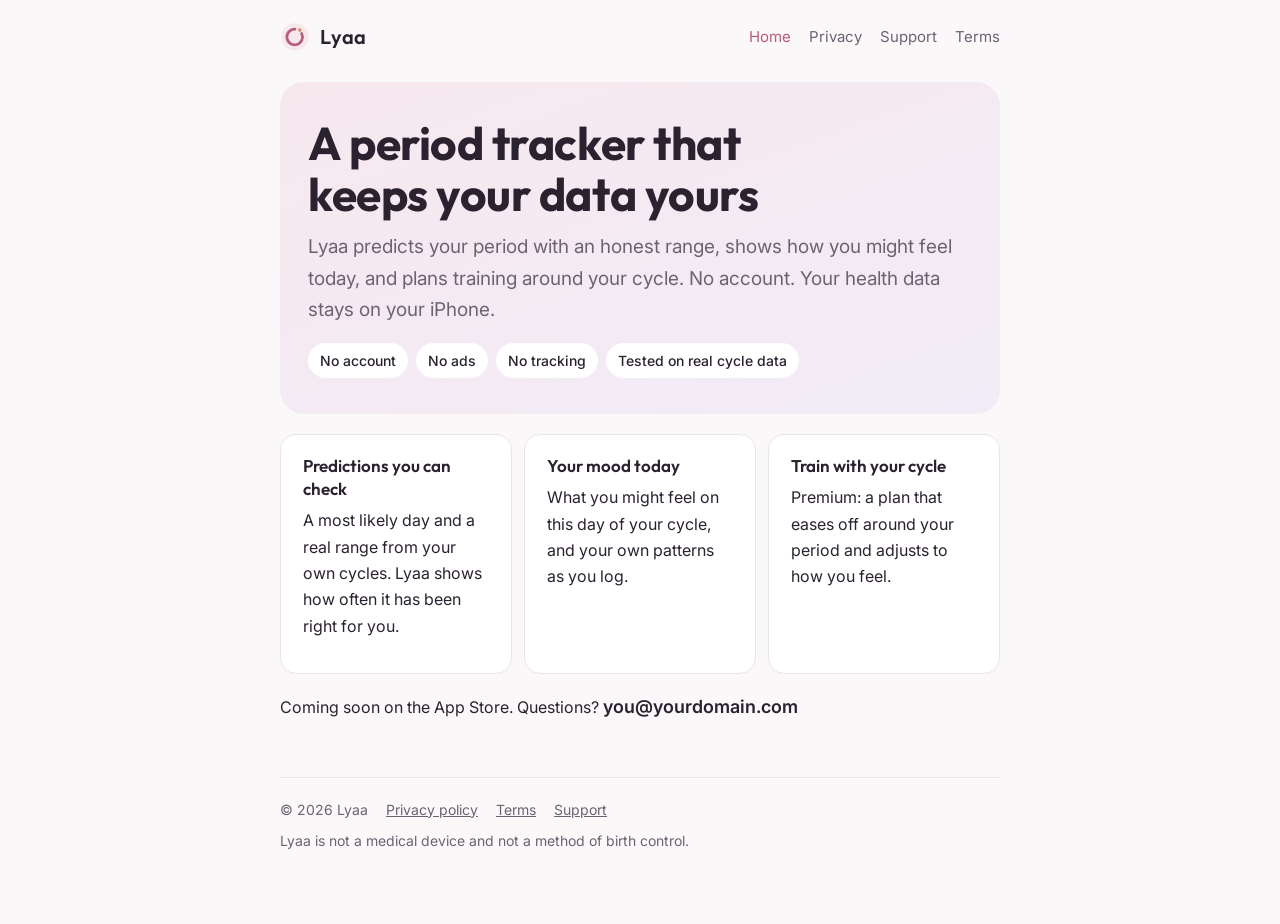
==== index.html @ ba164c69 "Lyaa website: home, privacy policy, support and terms Co-Authored-By: Claude Opus 5.5 <noreply@anthr" ====
<!doctype html>
<html lang="en">
<head>
<meta charset="utf-8">
<meta name="viewport" content="width=device-width, initial-scale=1, viewport-fit=cover">
<title>Lyaa</title>
<meta name="description" content="A private period tracker: honest predictions, your mood today, training with your cycle.">
<link rel="stylesheet" href="https://fonts.googleapis.com/css2?family=Outfit:wght@500;600;700&family=Inter:wght@400;500;600&display=swap">
<link rel="stylesheet" href="style.css">
</head>
<body>
<div class="wrap">
<header class="site"><a class="brand" href="index.html"><svg class="mark" viewBox="0 0 100 100" aria-hidden="true">
<circle cx="50" cy="50" r="46" fill="var(--rose-soft)"/>
<path d="M50 24 A26 26 0 1 0 72 38" fill="none" stroke="var(--rose)" stroke-width="9" stroke-linecap="round"/>
<circle cx="66" cy="27" r="6" fill="#e08a5f"/></svg>Lyaa</a><nav class="site" aria-label="Site"><a href="index.html" aria-current="page">Home</a><a href="privacy.html">Privacy</a><a href="support.html">Support</a><a href="terms.html">Terms</a></nav></header>
<main>

<section class="hero">
<h1>A period tracker that keeps your data yours</h1>
<p class="lede">Lyaa predicts your period with an honest range, shows how you might feel today, and plans training around your cycle. No account. Your health data stays on your iPhone.</p>
<div class="badges"><span>No account</span><span>No ads</span><span>No tracking</span><span>Tested on real cycle data</span></div>
</section>
<div class="grid">
<div class="panel"><h3>Predictions you can check</h3><p>A most likely day and a real range from your own cycles. Lyaa shows how often it has been right for you.</p></div>
<div class="panel"><h3>Your mood today</h3><p>What you might feel on this day of your cycle, and your own patterns as you log.</p></div>
<div class="panel"><h3>Train with your cycle</h3><p>Premium: a plan that eases off around your period and adjusts to how you feel.</p></div>
</div>
<p>Coming soon on the App Store. Questions? <span class="email">you@yourdomain.com</span></p>

</main>
<footer class="site"><span>© 2026 Lyaa</span><a href="privacy.html">Privacy policy</a><a href="terms.html">Terms</a><a href="support.html">Support</a><span>Lyaa is not a medical device and not a method of birth control.</span></footer>
</div>
</body>
</html>
---- style.css ----
/* Ebb site. Palette follows the app: dusty rose accent, soft lavender wash, warm ink. */
:root {
  --bg: #fbf8fa;
  --surface: #ffffff;
  --ink: #2b2230;
  --muted: #6c6272;
  --line: #ece4ec;
  --rose: #b85c7c;
  --rose-soft: #f7e8ee;
  --lavender: #f1ecf7;
  --sage: #4f8a72;
  --font-display: "Outfit", "Avenir Next", system-ui, sans-serif;
  --font-body: "Inter", -apple-system, "Segoe UI", sans-serif;
}
@media (prefers-color-scheme: dark) {
  :root:not([data-theme="light"]) {
    --bg: #18141a; --surface: #221d25; --ink: #efe8f1; --muted: #a99fae; --line: #3a3240;
    --rose: #e79bb5; --rose-soft: #3b2530; --lavender: #2a2531; --sage: #8fcdb1; color-scheme: dark;
  }
}
:root[data-theme="dark"] {
  --bg: #18141a; --surface: #221d25; --ink: #efe8f1; --muted: #a99fae; --line: #3a3240;
  --rose: #e79bb5; --rose-soft: #3b2530; --lavender: #2a2531; --sage: #8fcdb1; color-scheme: dark;
}
* { box-sizing: border-box; }
body { margin: 0; background: var(--bg); color: var(--ink); font: 16px/1.65 var(--font-body); }
.wrap { max-width: 760px; margin: 0 auto; padding-block: 0 72px;
  padding-left: max(20px, env(safe-area-inset-left, 0px)); padding-right: max(20px, env(safe-area-inset-right, 0px)); }
header.site { display: flex; align-items: center; justify-content: space-between; gap: 16px; flex-wrap: wrap; padding: 22px 0; }
.brand { display: flex; align-items: center; gap: 10px; text-decoration: none; color: var(--ink); font: 600 20px/1 var(--font-display); }
.mark { width: 30px; height: 30px; }
nav.site { display: flex; gap: 18px; flex-wrap: wrap; font-size: 15px; }
nav.site a { color: var(--muted); text-decoration: none; }
nav.site a[aria-current="page"], nav.site a:hover, nav.site a:focus-visible { color: var(--rose); }
h1 { font: 700 clamp(32px, 6vw, 46px)/1.1 var(--font-display); margin: 28px 0 12px; text-wrap: balance; letter-spacing: -.01em; }
h2 { font: 600 22px/1.3 var(--font-display); margin: 40px 0 10px; text-wrap: balance; }
h3 { font: 600 17px/1.35 var(--font-display); margin: 24px 0 6px; }
p, li { max-width: 68ch; }
p { margin: 0 0 14px; }
ul { padding-left: 20px; margin: 0 0 14px; display: grid; gap: 6px; }
a { color: var(--rose); }
.lede { font-size: 19px; color: var(--muted); max-width: 58ch; }
.meta { color: var(--muted); font-size: 14px; }
.panel { background: var(--surface); border: 1px solid var(--line); border-radius: 16px; padding: 20px 22px; margin: 18px 0; }
.panel.soft { background: var(--rose-soft); border-color: transparent; }
.grid { display: grid; grid-template-columns: repeat(auto-fit, minmax(210px, 1fr)); gap: 12px; margin: 20px 0; }
.grid .panel { margin: 0; }
.grid h3 { margin-top: 0; }
.table-box { overflow-x: auto; border: 1px solid var(--line); border-radius: 14px; background: var(--surface); margin: 16px 0; }
table { border-collapse: collapse; width: 100%; min-width: 520px; font-size: 15px; }
th, td { text-align: left; vertical-align: top; padding: 11px 14px; border-bottom: 1px solid var(--line); }
th { font-weight: 600; color: var(--muted); font-size: 13px; background: var(--bg); }
tr:last-child td { border-bottom: 0; }
.email { font: 600 18px/1.3 var(--font-body); user-select: all; color: var(--ink); }
.hero { background: linear-gradient(160deg, var(--rose-soft), var(--lavender)); border-radius: 24px; padding: 36px 28px; margin-top: 8px; }
.hero h1 { margin-top: 0; }
.badges { display: flex; flex-wrap: wrap; gap: 8px; margin-top: 18px; }
.badges span { background: var(--surface); border-radius: 999px; padding: 6px 12px; font-size: 14px; font-weight: 500; }
footer.site { margin-top: 56px; padding-top: 20px; border-top: 1px solid var(--line); color: var(--muted); font-size: 14px; display: flex; flex-wrap: wrap; gap: 8px 18px; }
footer.site a { color: var(--muted); }
:focus-visible { outline: 2px solid var(--rose); outline-offset: 2px; border-radius: 4px; }
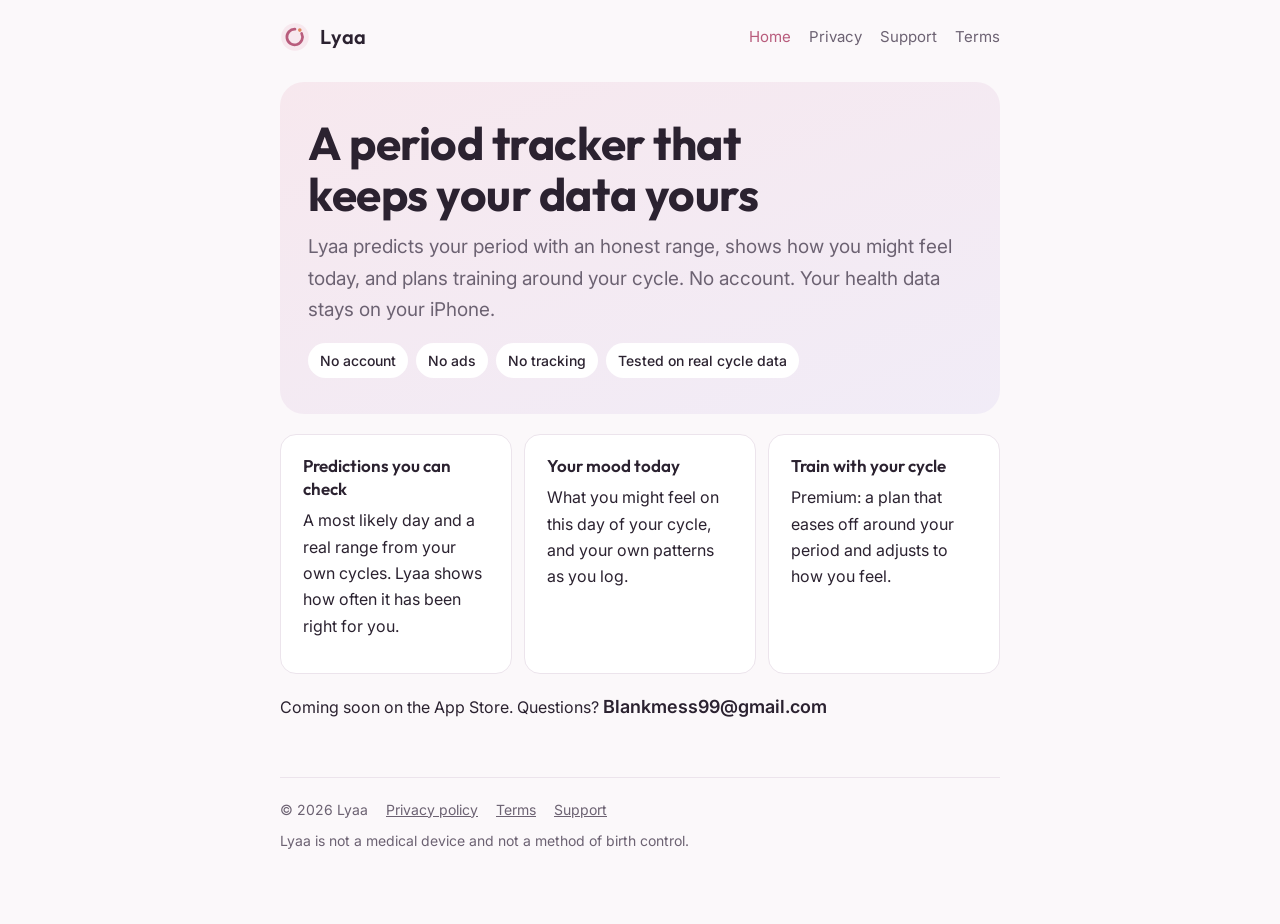
==== commit e1983afa: "Set the support email and add a README Co-Authored-By: Claude Opus 5.5 <noreply@anthropic.com>" ====
--- a/index.html
+++ b/index.html
@@ -26,7 +26,7 @@
 <div class="panel"><h3>Your mood today</h3><p>What you might feel on this day of your cycle, and your own patterns as you log.</p></div>
 <div class="panel"><h3>Train with your cycle</h3><p>Premium: a plan that eases off around your period and adjusts to how you feel.</p></div>
 </div>
-<p>Coming soon on the App Store. Questions? <span class="email">you@yourdomain.com</span></p>
+<p>Coming soon on the App Store. Questions? <span class="email">Blankmess99@gmail.com</span></p>
 
 </main>
 <footer class="site"><span>© 2026 Lyaa</span><a href="privacy.html">Privacy policy</a><a href="terms.html">Terms</a><a href="support.html">Support</a><span>Lyaa is not a medical device and not a method of birth control.</span></footer>
